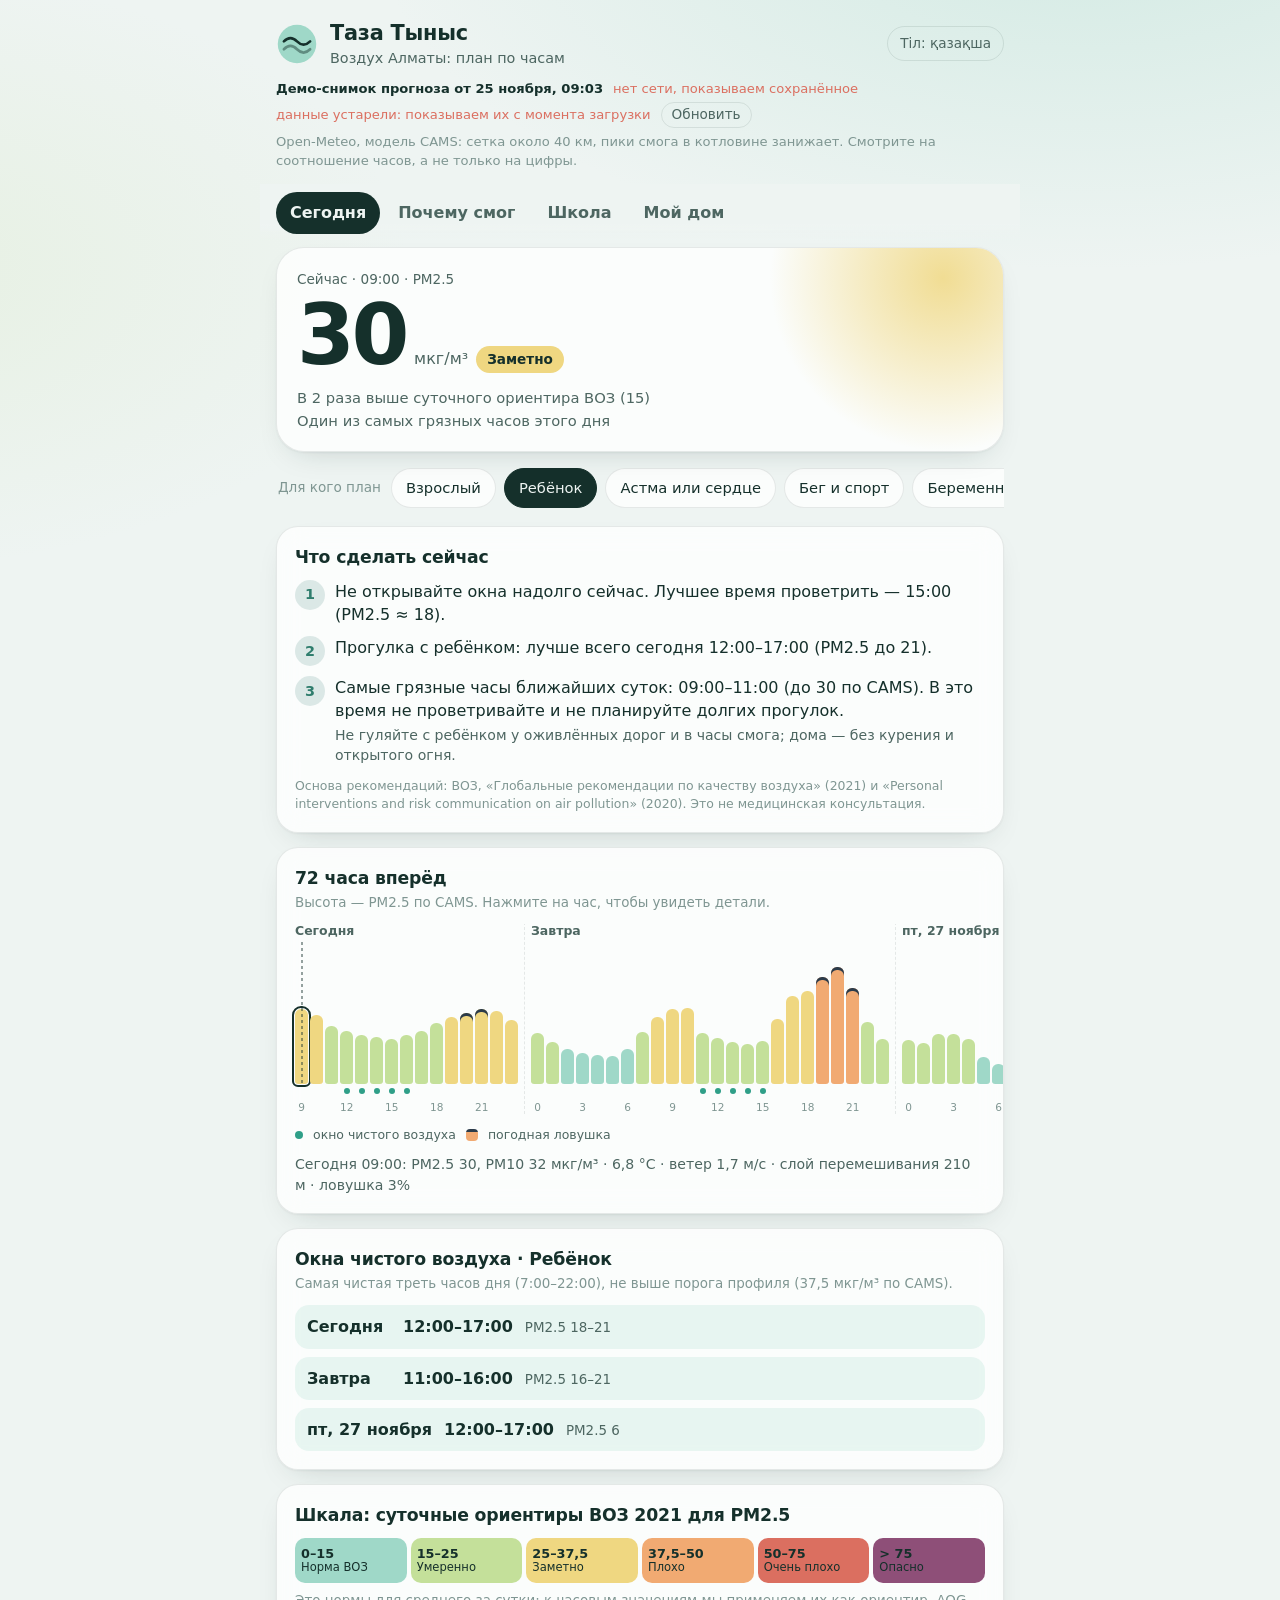
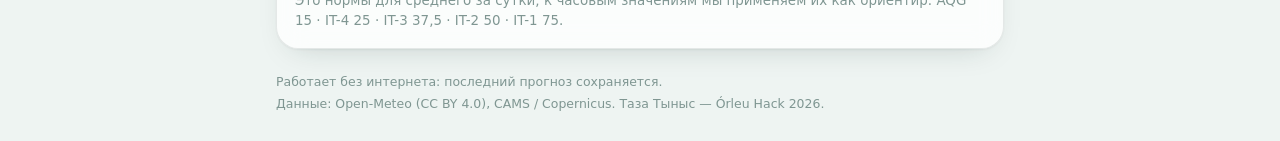
==== index.html @ 714fc1d3 "feat(app): PWA with hourly scale, profiles, why-smog, school mode and house calculator" ====
<!doctype html>
<html lang="ru">
<head>
  <meta charset="utf-8">
  <meta name="viewport" content="width=device-width, initial-scale=1, viewport-fit=cover">
  <title>Таза Тыныс — воздух Алматы по часам</title>
  <meta name="description" content="Прогноз смога в Алматы превращается в личный план по часам: когда проветривать, гулять с ребёнком, бегать и проводить физкультуру на улице.">
  <meta name="theme-color" content="#eef4f2" media="(prefers-color-scheme: light)">
  <meta name="theme-color" content="#0f1a18" media="(prefers-color-scheme: dark)">
  <link rel="manifest" href="manifest.webmanifest">
  <link rel="icon" href="icons/icon.svg" type="image/svg+xml">
  <link rel="apple-touch-icon" href="icons/icon-192.png">
  <link rel="stylesheet" href="styles.css">
</head>
<body>
  <header class="top">
    <div class="brand">
      <svg class="logo" viewBox="0 0 48 48" aria-hidden="true"><use href="#logo"></use></svg>
      <div>
        <h1>Таза Тыныс</h1>
        <p class="sub" data-i18n="app_sub"></p>
      </div>
    </div>
    <button id="lang" class="ghost" type="button"></button>
  </header>

  <div id="status" class="status" role="status" aria-live="polite"></div>

  <nav class="tabs" role="tablist">
    <button role="tab" data-tab="today" data-i18n="tab_today" aria-selected="true"></button>
    <button role="tab" data-tab="why" data-i18n="tab_why"></button>
    <button role="tab" data-tab="school" data-i18n="tab_school"></button>
    <button role="tab" data-tab="home" data-i18n="tab_home"></button>
  </nav>

  <main>
    <section id="view-today" class="view" data-view="today">
      <div class="hero" id="hero"><p class="loading" data-i18n="loading"></p></div>
      <div class="profiles" id="profiles" role="radiogroup"></div>
      <article class="card" id="actions"></article>
      <article class="card scale-card">
        <div class="card-head"><h2 data-i18n="scale_title"></h2><p class="hint" data-i18n="scale_hint"></p></div>
        <div class="strip-wrap" id="strip-wrap"><div class="strip" id="strip"></div></div>
        <div class="marks"><span class="mk mk-win"></span><span data-i18n="mark_window"></span><span class="mk mk-trap"></span><span data-i18n="mark_trap"></span></div>
        <p class="hour-detail" id="hour-detail"></p>
      </article>
      <article class="card" id="windows"></article>
      <article class="card legend" id="legend"></article>
    </section>

    <section id="view-why" class="view" data-view="why" hidden></section>
    <section id="view-school" class="view" data-view="school" hidden></section>
    <section id="view-home" class="view" data-view="home" hidden></section>
  </main>

  <footer class="foot">
    <p data-i18n="install_offline"></p>
    <p>Данные: Open-Meteo (CC BY 4.0), CAMS / Copernicus. Таза Тыныс — Órleu Hack 2026.</p>
  </footer>

  <svg width="0" height="0" style="position:absolute" aria-hidden="true">
    <symbol id="logo" viewBox="0 0 48 48">
      <circle cx="24" cy="24" r="22" fill="var(--lvl0)"/>
      <path d="M9 21c5-5 10-5 15 0s10 5 15 0" fill="none" stroke="var(--ink)" stroke-width="3" stroke-linecap="round"/>
      <path d="M9 30c5-5 10-5 15 0s10 5 15 0" fill="none" stroke="var(--ink)" stroke-width="3" stroke-linecap="round" opacity=".45"/>
    </symbol>
  </svg>

  <script type="module" src="js/app.js"></script>
</body>
</html>
---- styles.css ----
:root {
  --bg: #eef4f2;
  --bg2: #f7faf9;
  --card: rgba(255, 255, 255, 0.78);
  --ink: #15302b;
  --ink2: #4d6661;
  --ink3: #7f9692;
  --line: rgba(21, 48, 43, 0.1);
  --accent: #2f7d6d;
  --lvl0: #9fd8c8;
  --lvl1: #c4e09a;
  --lvl2: #efd781;
  --lvl3: #f1aa72;
  --lvl4: #db6f60;
  --lvl5: #8e4f78;
  --trap: #2b3b4a;
  --win: #2f9f88;
  --radius: 22px;
  --shadow: 0 1px 2px rgba(21, 48, 43, 0.05), 0 12px 32px -18px rgba(21, 48, 43, 0.25);
  --font: ui-rounded, "SF Pro Rounded", "Segoe UI Variable Display", "Segoe UI", system-ui, -apple-system, Roboto, "Helvetica Neue", Arial, sans-serif;
  color-scheme: light dark;
}

@media (prefers-color-scheme: dark) {
  :root {
    --bg: #0f1a18;
    --bg2: #13211e;
    --card: rgba(26, 42, 38, 0.82);
    --ink: #e3efec;
    --ink2: #a9bfba;
    --ink3: #7c938e;
    --line: rgba(227, 239, 236, 0.1);
    --accent: #7cc9b6;
    --lvl0: #5fae99;
    --lvl1: #93b765;
    --lvl2: #c9ae55;
    --lvl3: #d08550;
    --lvl4: #c05a4c;
    --lvl5: #a2648e;
    --trap: #d9e4ec;
    --win: #6fd3bb;
    --shadow: 0 12px 32px -18px rgba(0, 0, 0, 0.6);
  }
}

* { box-sizing: border-box; }
html { -webkit-text-size-adjust: 100%; }
body {
  margin: 0;
  font-family: var(--font);
  color: var(--ink);
  background:
    radial-gradient(1200px 600px at 85% -10%, color-mix(in srgb, var(--lvl0) 35%, transparent), transparent 60%),
    radial-gradient(900px 500px at -10% 30%, color-mix(in srgb, var(--lvl1) 18%, transparent), transparent 60%),
    var(--bg);
  background-attachment: fixed;
  line-height: 1.45;
  font-size: 16px;
  padding: env(safe-area-inset-top) 0 env(safe-area-inset-bottom);
}

h1, h2, h3 { margin: 0; font-weight: 650; letter-spacing: -0.01em; }
h2 { font-size: 1.08rem; }
p { margin: 0; }
button, input, select { font: inherit; color: inherit; }

.top, .status, .tabs, main, .foot { max-width: 760px; margin: 0 auto; padding-left: 16px; padding-right: 16px; }

.top { display: flex; align-items: center; justify-content: space-between; gap: 12px; padding-top: 18px; }
.brand { display: flex; gap: 12px; align-items: center; }
.logo { width: 42px; height: 42px; flex: none; }
.brand h1 { font-size: 1.3rem; }
.sub { color: var(--ink2); font-size: 0.9rem; }

.ghost {
  background: transparent; border: 1px solid var(--line); border-radius: 999px;
  padding: 7px 12px; cursor: pointer; color: var(--ink2); font-size: 0.85rem; white-space: nowrap;
}
.ghost:hover { border-color: var(--accent); color: var(--ink); }

.status { margin-top: 10px; font-size: 0.82rem; color: var(--ink2); display: flex; flex-wrap: wrap; gap: 4px 10px; align-items: baseline; }
.status b { color: var(--ink); font-weight: 600; }
.status .warn { color: var(--lvl4); }
.status .note { flex-basis: 100%; color: var(--ink3); }
.status button { padding: 2px 10px; }

.tabs {
  position: sticky; top: 0; z-index: 5; display: flex; gap: 4px; margin-top: 14px; padding-top: 8px; padding-bottom: 8px;
  background: linear-gradient(var(--bg) 70%, transparent); overflow-x: auto; scrollbar-width: none;
}
.tabs::-webkit-scrollbar { display: none; }
.tabs button {
  border: 0; background: transparent; padding: 9px 14px; border-radius: 999px; cursor: pointer;
  color: var(--ink2); font-weight: 550; white-space: nowrap;
}
.tabs button[aria-selected="true"] { background: var(--ink); color: var(--bg); }

main { padding-bottom: 24px; }
.view { display: grid; grid-template-columns: minmax(0, 1fr); gap: 14px; margin-top: 6px; }
.view > * { min-width: 0; }
.view[hidden] { display: none; }

.card {
  background: var(--card); backdrop-filter: blur(14px); -webkit-backdrop-filter: blur(14px);
  border: 1px solid var(--line); border-radius: var(--radius); padding: 18px; box-shadow: var(--shadow);
}
.card-head { display: grid; gap: 2px; margin-bottom: 12px; }
.hint { color: var(--ink3); font-size: 0.84rem; }

/* Hero */
.hero {
  position: relative; overflow: hidden; border-radius: 28px; padding: 22px 20px 20px; min-height: 180px;
  background: var(--card); border: 1px solid var(--line); box-shadow: var(--shadow);
  display: grid; gap: 6px; align-content: start;
}
.hero::before {
  content: ""; position: absolute; width: 360px; height: 360px; right: -120px; top: -150px; border-radius: 50%;
  background: radial-gradient(circle, var(--hero, var(--lvl0)) 0%, transparent 68%); opacity: 0.85;
  animation: breathe 7s ease-in-out infinite;
}
.hero > * { position: relative; }
@keyframes breathe { 0%, 100% { transform: scale(0.92); } 50% { transform: scale(1.06); } }
@media (prefers-reduced-motion: reduce) { .hero::before { animation: none; } }
.hero .kicker { font-size: 0.85rem; color: var(--ink2); }
.hero .big { display: flex; align-items: baseline; gap: 8px; flex-wrap: wrap; }
.hero .value { font-size: clamp(3.6rem, 16vw, 5.2rem); font-weight: 700; line-height: 0.95; letter-spacing: -0.04em; font-variant-numeric: tabular-nums; }
.hero .unit { color: var(--ink2); }
.pill { display: inline-flex; align-items: center; gap: 6px; padding: 4px 11px; border-radius: 999px; font-size: 0.85rem; font-weight: 600; background: var(--hero); color: #15302b; }
.hero .facts { display: grid; gap: 2px; color: var(--ink2); font-size: 0.92rem; margin-top: 6px; }
.loading { color: var(--ink3); }

/* Profiles */
.profiles { display: flex; gap: 8px; overflow-x: auto; padding: 2px 2px 4px; scrollbar-width: none; }
.profiles::-webkit-scrollbar { display: none; }
.profiles .lbl { align-self: center; color: var(--ink3); font-size: 0.85rem; white-space: nowrap; margin-right: 2px; }
.chip {
  border: 1px solid var(--line); background: var(--card); padding: 8px 14px; border-radius: 999px; cursor: pointer;
  white-space: nowrap; font-size: 0.92rem;
}
.chip[aria-checked="true"] { border-color: var(--ink); background: var(--ink); color: var(--bg); }

/* Actions */
.acts { list-style: none; margin: 10px 0 0; padding: 0; display: grid; gap: 10px; counter-reset: a; }
.acts li { display: grid; grid-template-columns: 30px 1fr; gap: 10px; align-items: start; }
.acts li::before {
  counter-increment: a; content: counter(a); width: 30px; height: 30px; border-radius: 50%;
  display: grid; place-items: center; font-weight: 700; font-size: 0.9rem; background: color-mix(in srgb, var(--accent) 16%, transparent); color: var(--accent);
}
.acts .sub2 { display: block; color: var(--ink2); font-size: 0.88rem; margin-top: 2px; }
.ref { margin-top: 12px; font-size: 0.78rem; color: var(--ink3); }

/* Hour strip */
.strip-wrap { overflow-x: auto; margin: 0 -18px; padding: 0 18px 4px; scrollbar-width: thin; }
.strip { display: flex; align-items: flex-end; gap: 2px; min-width: max-content; height: 190px; position: relative; }
.day { display: flex; flex-direction: column; gap: 6px; }
.day + .day { border-left: 1px dashed var(--line); padding-left: 6px; margin-left: 4px; }
.day-label { font-size: 0.78rem; color: var(--ink2); font-weight: 600; white-space: nowrap; height: 16px; }
.bars { display: flex; align-items: flex-end; gap: 2px; height: 150px; }
.h {
  width: 13px; height: 100%; display: flex; flex-direction: column; justify-content: flex-end; align-items: center;
  border: 0; padding: 0; background: transparent; cursor: pointer; position: relative;
}
.h .bar { width: 100%; border-radius: 6px 6px 3px 3px; background: var(--c); min-height: 4px; transition: transform 0.15s; transform-origin: bottom; }
.h:hover .bar, .h:focus-visible .bar { transform: scaleX(1.25); }
.h.sel .bar { outline: 2px solid var(--ink); outline-offset: 1px; }
.h.trap .bar { box-shadow: inset 0 3px 0 var(--trap); }
.h .win { width: 6px; height: 6px; border-radius: 50%; margin-top: 4px; background: transparent; }
.h.window .win { background: var(--win); }
.h.now::after {
  content: ""; position: absolute; top: -2px; left: 50%; width: 2px; height: calc(100% - 8px); transform: translateX(-50%);
  background: repeating-linear-gradient(var(--ink) 0 3px, transparent 3px 6px); opacity: 0.45; pointer-events: none;
}
.ticks { display: flex; gap: 2px; font-size: 0.66rem; color: var(--ink3); height: 14px; }
.ticks span { width: 13px; text-align: center; overflow: visible; white-space: nowrap; }
.marks { display: flex; flex-wrap: wrap; gap: 6px 10px; align-items: center; font-size: 0.78rem; color: var(--ink2); margin-top: 8px; }
.mk { display: inline-block; width: 12px; height: 12px; border-radius: 4px; }
.mk-win { background: var(--win); border-radius: 50%; width: 8px; height: 8px; }
.mk-trap { background: linear-gradient(var(--trap) 0 3px, var(--lvl3) 3px); }
.hour-detail { margin-top: 10px; font-size: 0.88rem; color: var(--ink2); min-height: 1.4em; }

/* Windows */
.wins { list-style: none; padding: 0; margin: 10px 0 0; display: grid; gap: 8px; }
.wins li { display: flex; flex-wrap: wrap; gap: 4px 12px; align-items: baseline; padding: 10px 12px; border-radius: 14px; background: color-mix(in srgb, var(--lvl0) 22%, transparent); }
.wins li.bad { background: color-mix(in srgb, var(--lvl4) 12%, transparent); }
.wins .d { font-weight: 650; min-width: 84px; }
.wins .tm { font-variant-numeric: tabular-nums; font-weight: 650; white-space: nowrap; }
.wins .small { white-space: nowrap; }
.wins li.bad .small { white-space: normal; }

/* Legend */
.lg { display: grid; grid-template-columns: repeat(6, 1fr); gap: 4px; margin-top: 10px; }
.lg div { border-radius: 10px; padding: 8px 6px; font-size: 0.72rem; line-height: 1.2; color: #15302b; }
.lg b { display: block; font-size: 0.8rem; }

/* Why */
.gauge { display: grid; gap: 10px; }
.gauge .pct { font-size: 3rem; font-weight: 700; letter-spacing: -0.03em; line-height: 1; }
.track { position: relative; height: 12px; border-radius: 999px; background: linear-gradient(90deg, var(--lvl0), var(--lvl2), var(--lvl4)); }
.track .dot { position: absolute; top: 50%; width: 22px; height: 22px; border-radius: 50%; background: var(--card); border: 3px solid var(--ink); transform: translate(-50%, -50%); }
.track .thr { position: absolute; top: -6px; bottom: -6px; width: 2px; background: var(--ink); opacity: 0.4; }
.story { font-size: 1.02rem; }
.factors { display: grid; gap: 14px; margin-top: 4px; }
.factor { display: grid; gap: 4px; }
.factor .top2 { display: flex; justify-content: space-between; gap: 10px; font-size: 0.92rem; }
.factor .val { color: var(--ink2); font-size: 0.86rem; }
.fbar { position: relative; height: 10px; border-radius: 999px; background: var(--line); }
.fbar .mid { position: absolute; left: 50%; top: -3px; bottom: -3px; width: 2px; background: var(--ink3); }
.fbar .fill { position: absolute; top: 0; bottom: 0; border-radius: 999px; }
.fbar .fill.up { left: 50%; background: var(--lvl4); }
.fbar .fill.down { right: 50%; background: var(--win); }
.eff { font-size: 0.78rem; color: var(--ink3); }
.wx { display: grid; grid-template-columns: repeat(3, 1fr); gap: 8px; }
.wx div { background: color-mix(in srgb, var(--ink) 5%, transparent); border-radius: 14px; padding: 10px; }
.wx b { display: block; font-size: 1.3rem; font-variant-numeric: tabular-nums; }
.wx span { font-size: 0.76rem; color: var(--ink2); }
.small { font-size: 0.84rem; color: var(--ink2); }
a { color: var(--accent); }

/* School */
.days { display: flex; gap: 8px; flex-wrap: wrap; margin: 10px 0 4px; }
.lessons { list-style: none; padding: 0; margin: 10px 0 0; display: grid; gap: 6px; }
.lessons li { display: grid; grid-template-columns: 62px 96px 1fr auto; gap: 8px; align-items: center; padding: 10px 12px; border-radius: 14px; font-size: 0.92rem; }
.lessons .tm { color: var(--ink2); font-variant-numeric: tabular-nums; font-size: 0.85rem; }
.lessons .v { font-weight: 650; }
.lessons .pm { color: var(--ink2); font-size: 0.82rem; font-variant-numeric: tabular-nums; }
.v-yes { background: color-mix(in srgb, var(--lvl0) 30%, transparent); }
.v-light { background: color-mix(in srgb, var(--lvl2) 32%, transparent); }
.v-no { background: color-mix(in srgb, var(--lvl4) 18%, transparent); }
.ann { white-space: pre-wrap; background: color-mix(in srgb, var(--ink) 5%, transparent); border-radius: 14px; padding: 12px; font-size: 0.92rem; margin-top: 12px; }
.btn {
  border: 0; border-radius: 999px; padding: 12px 18px; background: var(--ink); color: var(--bg); font-weight: 600; cursor: pointer; margin-top: 12px;
}
.btn:active { transform: translateY(1px); }

/* Home */
.form { display: grid; gap: 14px; }
.field { display: grid; gap: 6px; }
.field > span { font-size: 0.86rem; color: var(--ink2); }
.heaters { display: flex; flex-wrap: wrap; gap: 8px; }
.inrow { display: flex; gap: 8px; align-items: center; }
input[type="number"] {
  width: 140px; padding: 10px 12px; border-radius: 12px; border: 1px solid var(--line); background: var(--bg2);
}
.check { display: flex; gap: 10px; align-items: center; cursor: pointer; }
.check input { width: 20px; height: 20px; accent-color: var(--accent); }
details summary { cursor: pointer; color: var(--ink2); font-size: 0.9rem; }
.prices { display: grid; grid-template-columns: repeat(2, minmax(0, 1fr)); gap: 10px; margin-top: 10px; }
.prices input { width: 100%; }
.bigres { font-size: 2.6rem; font-weight: 700; letter-spacing: -0.03em; line-height: 1.05; }
.opts { display: grid; gap: 8px; margin-top: 10px; }
.opt { display: grid; gap: 4px; padding: 12px; border-radius: 16px; background: color-mix(in srgb, var(--ink) 4%, transparent); }
.opt.cur { outline: 2px solid var(--ink); outline-offset: -2px; }
.opt .row { display: flex; justify-content: space-between; gap: 10px; flex-wrap: wrap; }
.opt .name { font-weight: 650; }
.opt .delta { font-weight: 650; font-variant-numeric: tabular-nums; }
.opt .delta.good { color: var(--accent); }
.opt .delta.bad { color: var(--lvl4); }
.opt .meta { font-size: 0.84rem; color: var(--ink2); font-variant-numeric: tabular-nums; }
.pmbar { height: 8px; border-radius: 999px; background: var(--line); overflow: hidden; }
.pmbar i { display: block; height: 100%; border-radius: 999px; background: var(--lvl4); }
.srcs { margin: 8px 0 0; padding-left: 18px; font-size: 0.8rem; color: var(--ink2); display: grid; gap: 4px; }
.est { font-size: 0.72rem; padding: 1px 7px; border-radius: 999px; background: color-mix(in srgb, var(--lvl2) 40%, transparent); color: var(--ink); margin-left: 4px; white-space: nowrap; }

.foot { color: var(--ink3); font-size: 0.78rem; padding-bottom: 28px; display: grid; gap: 4px; }

@media (max-width: 420px) {
  .card { padding: 16px; }
  .strip-wrap { margin: 0 -16px; padding: 0 16px 4px; }
  .lessons li { grid-template-columns: 54px 1fr auto; }
  .lessons .tm { display: none; }
  .lg { grid-template-columns: repeat(3, 1fr); }
  .wx b { font-size: 1.1rem; }
}
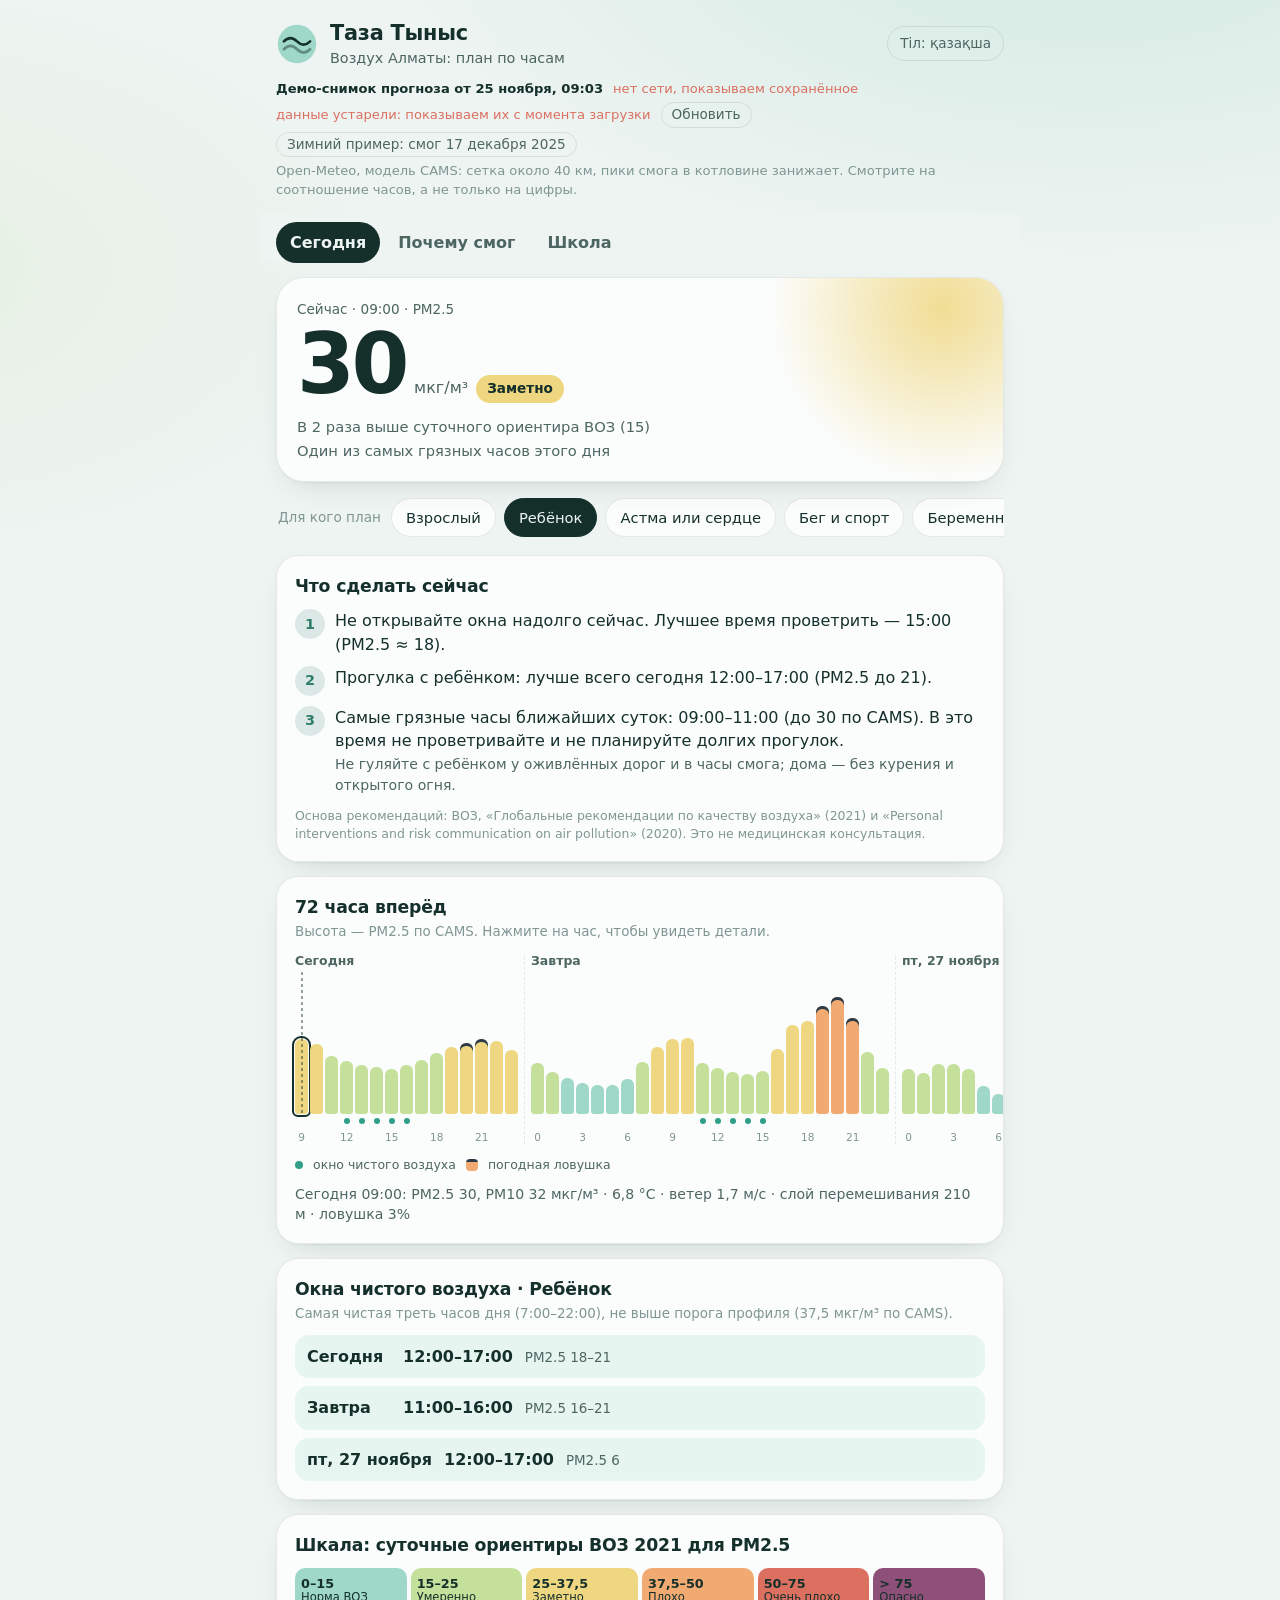
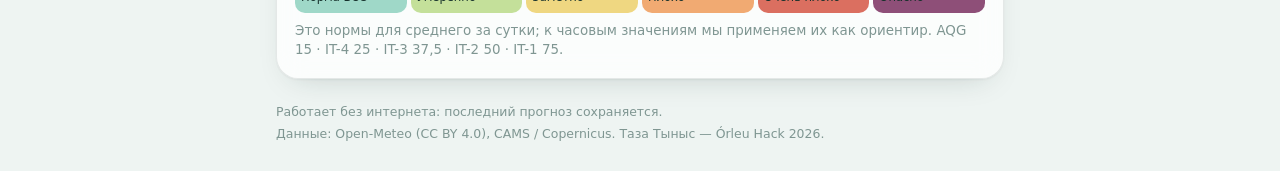
==== commit e0260e45: "feat(school)!: replace house calculator with school tool and top-down ignition card" ====
--- a/index.html
+++ b/index.html
@@ -30,7 +30,6 @@
     <button role="tab" data-tab="today" data-i18n="tab_today" aria-selected="true"></button>
     <button role="tab" data-tab="why" data-i18n="tab_why"></button>
     <button role="tab" data-tab="school" data-i18n="tab_school"></button>
-    <button role="tab" data-tab="home" data-i18n="tab_home"></button>
   </nav>
 
   <main>
@@ -50,7 +49,6 @@
 
     <section id="view-why" class="view" data-view="why" hidden></section>
     <section id="view-school" class="view" data-view="school" hidden></section>
-    <section id="view-home" class="view" data-view="home" hidden></section>
   </main>
 
   <footer class="foot">
--- a/styles.css
+++ b/styles.css
@@ -219,6 +219,190 @@
 /* School */
 .days { display: flex; gap: 8px; flex-wrap: wrap; margin: 10px 0 4px; }
 .lessons { list-style: none; padding: 0; margin: 10px 0 0; display: grid; gap: 6px; }
+.lessons li { display: grid; grid-template-columns: minmax(0, 1fr) auto; gap: 4px 10px; align-items: center; padding: 10px 12px; border-radius: 14px; font-size: 0.92rem; }
+.lessons li.plain { background: color-mix(in srgb, var(--ink) 3%, transparent); }
+.lessons .ln { font-weight: 600; display: flex; gap: 10px; align-items: baseline; flex-wrap: wrap; }
+.lessons .tm { color: var(--ink2); font-variant-numeric: tabular-nums; font-size: 0.85rem; font-weight: 400; white-space: nowrap; }
+.lessons .pe { display: flex; gap: 6px; align-items: center; font-size: 0.82rem; color: var(--ink2); cursor: pointer; white-space: nowrap; }
+.lessons .pe input { width: 18px; height: 18px; accent-color: var(--accent); }
+.lessons .res { grid-column: 1 / -1; display: grid; gap: 2px; }
+.lessons .v { font-weight: 650; }
+.lessons .why2 { font-size: 0.84rem; color: var(--ink2); }
+.lessons .pm { color: var(--ink3); font-size: 0.82rem; font-variant-numeric: tabular-nums; }
+.sep { width: 1px; background: var(--line); margin: 0 4px; }
+.bells { margin-top: 14px; }
+.bells summary { cursor: pointer; color: var(--ink2); font-size: 0.9rem; }
+.bell-list { display: grid; gap: 6px; margin-top: 10px; }
+.bell { display: flex; gap: 8px; align-items: center; font-size: 0.9rem; }
+.bell span { min-width: 70px; color: var(--ink2); }
+.bell input { padding: 6px 8px; border-radius: 10px; border: 1px solid var(--line); background: var(--bg2); }
+.ann + .btn { margin-bottom: 4px; }
+.tdnum { margin-top: 10px; font-weight: 600; font-size: 1.02rem; }
+.td { border-left: 4px solid var(--win); }
+.v-yes { background: color-mix(in srgb, var(--lvl0) 30%, transparent); }
+.v-light { background: color-mix(in srgb, var(--lvl2) 32%, transparent); }
+.v-no { background: color-mix(in srgb, var(--lvl4) 18%, transparent); }
+.ann { white-space: pre-wrap; background: color-mix(in srgb, var(--ink) 5%, transparent); border-radius: 14px; padding: 12px; font-size: 0.92rem; margin-top: 12px; }
+.btn {
+  border: 0; border-radius: 999px; padding: 12px 18px; background: var(--ink); color: var(--bg); font-weight: 600; cursor: pointer; margin-top: 12px;
+}
+.btn:active { transform: translateY(1px); }
+
+.foot { max-width: 760px; margin: 0 auto; padding-left: 16px; padding-right: 16px; }
+
+.top { display: flex; align-items: center; justify-content: space-between; gap: 12px; padding-top: 18px; }
+.brand { display: flex; gap: 12px; align-items: center; }
+.logo { width: 42px; height: 42px; flex: none; }
+.brand h1 { font-size: 1.3rem; }
+.sub { color: var(--ink2); font-size: 0.9rem; }
+
+.ghost {
+  background: transparent; border: 1px solid var(--line); border-radius: 999px;
+  padding: 7px 12px; cursor: pointer; color: var(--ink2); font-size: 0.85rem; white-space: nowrap;
+}
+.ghost:hover { border-color: var(--accent); color: var(--ink); }
+
+.status { margin-top: 10px; font-size: 0.82rem; color: var(--ink2); display: flex; flex-wrap: wrap; gap: 4px 10px; align-items: baseline; }
+.status b { color: var(--ink); font-weight: 600; }
+.status .warn { color: var(--lvl4); }
+.status .note { flex-basis: 100%; color: var(--ink3); }
+.status button { padding: 2px 10px; }
+
+.tabs {
+  position: sticky; top: 0; z-index: 5; display: flex; gap: 4px; margin-top: 14px; padding-top: 8px; padding-bottom: 8px;
+  background: linear-gradient(var(--bg) 70%, transparent); overflow-x: auto; scrollbar-width: none;
+}
+.tabs::-webkit-scrollbar { display: none; }
+.tabs button {
+  border: 0; background: transparent; padding: 9px 14px; border-radius: 999px; cursor: pointer;
+  color: var(--ink2); font-weight: 550; white-space: nowrap;
+}
+.tabs button[aria-selected="true"] { background: var(--ink); color: var(--bg); }
+
+main { padding-bottom: 24px; }
+.view { display: grid; grid-template-columns: minmax(0, 1fr); gap: 14px; margin-top: 6px; }
+.view > * { min-width: 0; }
+.view[hidden] { display: none; }
+
+.card {
+  background: var(--card); backdrop-filter: blur(14px); -webkit-backdrop-filter: blur(14px);
+  border: 1px solid var(--line); border-radius: var(--radius); padding: 18px; box-shadow: var(--shadow);
+}
+.card-head { display: grid; gap: 2px; margin-bottom: 12px; }
+.hint { color: var(--ink3); font-size: 0.84rem; }
+
+/* Hero */
+.hero {
+  position: relative; overflow: hidden; border-radius: 28px; padding: 22px 20px 20px; min-height: 180px;
+  background: var(--card); border: 1px solid var(--line); box-shadow: var(--shadow);
+  display: grid; gap: 6px; align-content: start;
+}
+.hero::before {
+  content: ""; position: absolute; width: 360px; height: 360px; right: -120px; top: -150px; border-radius: 50%;
+  background: radial-gradient(circle, var(--hero, var(--lvl0)) 0%, transparent 68%); opacity: 0.85;
+  animation: breathe 7s ease-in-out infinite;
+}
+.hero > * { position: relative; }
+@keyframes breathe { 0%, 100% { transform: scale(0.92); } 50% { transform: scale(1.06); } }
+@media (prefers-reduced-motion: reduce) { .hero::before { animation: none; } }
+.hero .kicker { font-size: 0.85rem; color: var(--ink2); }
+.hero .big { display: flex; align-items: baseline; gap: 8px; flex-wrap: wrap; }
+.hero .value { font-size: clamp(3.6rem, 16vw, 5.2rem); font-weight: 700; line-height: 0.95; letter-spacing: -0.04em; font-variant-numeric: tabular-nums; }
+.hero .unit { color: var(--ink2); }
+.pill { display: inline-flex; align-items: center; gap: 6px; padding: 4px 11px; border-radius: 999px; font-size: 0.85rem; font-weight: 600; background: var(--hero); color: #15302b; }
+.hero .facts { display: grid; gap: 2px; color: var(--ink2); font-size: 0.92rem; margin-top: 6px; }
+.loading { color: var(--ink3); }
+
+/* Profiles */
+.profiles { display: flex; gap: 8px; overflow-x: auto; padding: 2px 2px 4px; scrollbar-width: none; }
+.profiles::-webkit-scrollbar { display: none; }
+.profiles .lbl { align-self: center; color: var(--ink3); font-size: 0.85rem; white-space: nowrap; margin-right: 2px; }
+.chip {
+  border: 1px solid var(--line); background: var(--card); padding: 8px 14px; border-radius: 999px; cursor: pointer;
+  white-space: nowrap; font-size: 0.92rem;
+}
+.chip[aria-checked="true"] { border-color: var(--ink); background: var(--ink); color: var(--bg); }
+
+/* Actions */
+.acts { list-style: none; margin: 10px 0 0; padding: 0; display: grid; gap: 10px; counter-reset: a; }
+.acts li { display: grid; grid-template-columns: 30px 1fr; gap: 10px; align-items: start; }
+.acts li::before {
+  counter-increment: a; content: counter(a); width: 30px; height: 30px; border-radius: 50%;
+  display: grid; place-items: center; font-weight: 700; font-size: 0.9rem; background: color-mix(in srgb, var(--accent) 16%, transparent); color: var(--accent);
+}
+.acts .sub2 { display: block; color: var(--ink2); font-size: 0.88rem; margin-top: 2px; }
+.ref { margin-top: 12px; font-size: 0.78rem; color: var(--ink3); }
+
+/* Hour strip */
+.strip-wrap { overflow-x: auto; margin: 0 -18px; padding: 0 18px 4px; scrollbar-width: thin; }
+.strip { display: flex; align-items: flex-end; gap: 2px; min-width: max-content; height: 190px; position: relative; }
+.day { display: flex; flex-direction: column; gap: 6px; }
+.day + .day { border-left: 1px dashed var(--line); padding-left: 6px; margin-left: 4px; }
+.day-label { font-size: 0.78rem; color: var(--ink2); font-weight: 600; white-space: nowrap; height: 16px; }
+.bars { display: flex; align-items: flex-end; gap: 2px; height: 150px; }
+.h {
+  width: 13px; height: 100%; display: flex; flex-direction: column; justify-content: flex-end; align-items: center;
+  border: 0; padding: 0; background: transparent; cursor: pointer; position: relative;
+}
+.h .bar { width: 100%; border-radius: 6px 6px 3px 3px; background: var(--c); min-height: 4px; transition: transform 0.15s; transform-origin: bottom; }
+.h:hover .bar, .h:focus-visible .bar { transform: scaleX(1.25); }
+.h.sel .bar { outline: 2px solid var(--ink); outline-offset: 1px; }
+.h.trap .bar { box-shadow: inset 0 3px 0 var(--trap); }
+.h .win { width: 6px; height: 6px; border-radius: 50%; margin-top: 4px; background: transparent; }
+.h.window .win { background: var(--win); }
+.h.now::after {
+  content: ""; position: absolute; top: -2px; left: 50%; width: 2px; height: calc(100% - 8px); transform: translateX(-50%);
+  background: repeating-linear-gradient(var(--ink) 0 3px, transparent 3px 6px); opacity: 0.45; pointer-events: none;
+}
+.ticks { display: flex; gap: 2px; font-size: 0.66rem; color: var(--ink3); height: 14px; }
+.ticks span { width: 13px; text-align: center; overflow: visible; white-space: nowrap; }
+.marks { display: flex; flex-wrap: wrap; gap: 6px 10px; align-items: center; font-size: 0.78rem; color: var(--ink2); margin-top: 8px; }
+.mk { display: inline-block; width: 12px; height: 12px; border-radius: 4px; }
+.mk-win { background: var(--win); border-radius: 50%; width: 8px; height: 8px; }
+.mk-trap { background: linear-gradient(var(--trap) 0 3px, var(--lvl3) 3px); }
+.hour-detail { margin-top: 10px; font-size: 0.88rem; color: var(--ink2); min-height: 1.4em; }
+
+/* Windows */
+.wins { list-style: none; padding: 0; margin: 10px 0 0; display: grid; gap: 8px; }
+.wins li { display: flex; flex-wrap: wrap; gap: 4px 12px; align-items: baseline; padding: 10px 12px; border-radius: 14px; background: color-mix(in srgb, var(--lvl0) 22%, transparent); }
+.wins li.bad { background: color-mix(in srgb, var(--lvl4) 12%, transparent); }
+.wins .d { font-weight: 650; min-width: 84px; }
+.wins .tm { font-variant-numeric: tabular-nums; font-weight: 650; white-space: nowrap; }
+.wins .small { white-space: nowrap; }
+.wins li.bad .small { white-space: normal; }
+
+/* Legend */
+.lg { display: grid; grid-template-columns: repeat(6, 1fr); gap: 4px; margin-top: 10px; }
+.lg div { border-radius: 10px; padding: 8px 6px; font-size: 0.72rem; line-height: 1.2; color: #15302b; }
+.lg b { display: block; font-size: 0.8rem; }
+
+/* Why */
+.gauge { display: grid; gap: 10px; }
+.gauge .pct { font-size: 3rem; font-weight: 700; letter-spacing: -0.03em; line-height: 1; }
+.track { position: relative; height: 12px; border-radius: 999px; background: linear-gradient(90deg, var(--lvl0), var(--lvl2), var(--lvl4)); }
+.track .dot { position: absolute; top: 50%; width: 22px; height: 22px; border-radius: 50%; background: var(--card); border: 3px solid var(--ink); transform: translate(-50%, -50%); }
+.track .thr { position: absolute; top: -6px; bottom: -6px; width: 2px; background: var(--ink); opacity: 0.4; }
+.story { font-size: 1.02rem; }
+.factors { display: grid; gap: 14px; margin-top: 4px; }
+.factor { display: grid; gap: 4px; }
+.factor .top2 { display: flex; justify-content: space-between; gap: 10px; font-size: 0.92rem; }
+.factor .val { color: var(--ink2); font-size: 0.86rem; }
+.fbar { position: relative; height: 10px; border-radius: 999px; background: var(--line); }
+.fbar .mid { position: absolute; left: 50%; top: -3px; bottom: -3px; width: 2px; background: var(--ink3); }
+.fbar .fill { position: absolute; top: 0; bottom: 0; border-radius: 999px; }
+.fbar .fill.up { left: 50%; background: var(--lvl4); }
+.fbar .fill.down { right: 50%; background: var(--win); }
+.eff { font-size: 0.78rem; color: var(--ink3); }
+.wx { display: grid; grid-template-columns: repeat(3, 1fr); gap: 8px; }
+.wx div { background: color-mix(in srgb, var(--ink) 5%, transparent); border-radius: 14px; padding: 10px; }
+.wx b { display: block; font-size: 1.3rem; font-variant-numeric: tabular-nums; }
+.wx span { font-size: 0.76rem; color: var(--ink2); }
+.small { font-size: 0.84rem; color: var(--ink2); }
+a { color: var(--accent); }
+
+/* School */
+.days { display: flex; gap: 8px; flex-wrap: wrap; margin: 10px 0 4px; }
+.lessons { list-style: none; padding: 0; margin: 10px 0 0; display: grid; gap: 6px; }
 .lessons li { display: grid; grid-template-columns: 62px 96px 1fr auto; gap: 8px; align-items: center; padding: 10px 12px; border-radius: 14px; font-size: 0.92rem; }
 .lessons .tm { color: var(--ink2); font-variant-numeric: tabular-nums; font-size: 0.85rem; }
 .lessons .v { font-weight: 650; }
@@ -266,8 +450,6 @@
 @media (max-width: 420px) {
   .card { padding: 16px; }
   .strip-wrap { margin: 0 -16px; padding: 0 16px 4px; }
-  .lessons li { grid-template-columns: 54px 1fr auto; }
-  .lessons .tm { display: none; }
   .lg { grid-template-columns: repeat(3, 1fr); }
   .wx b { font-size: 1.1rem; }
 }
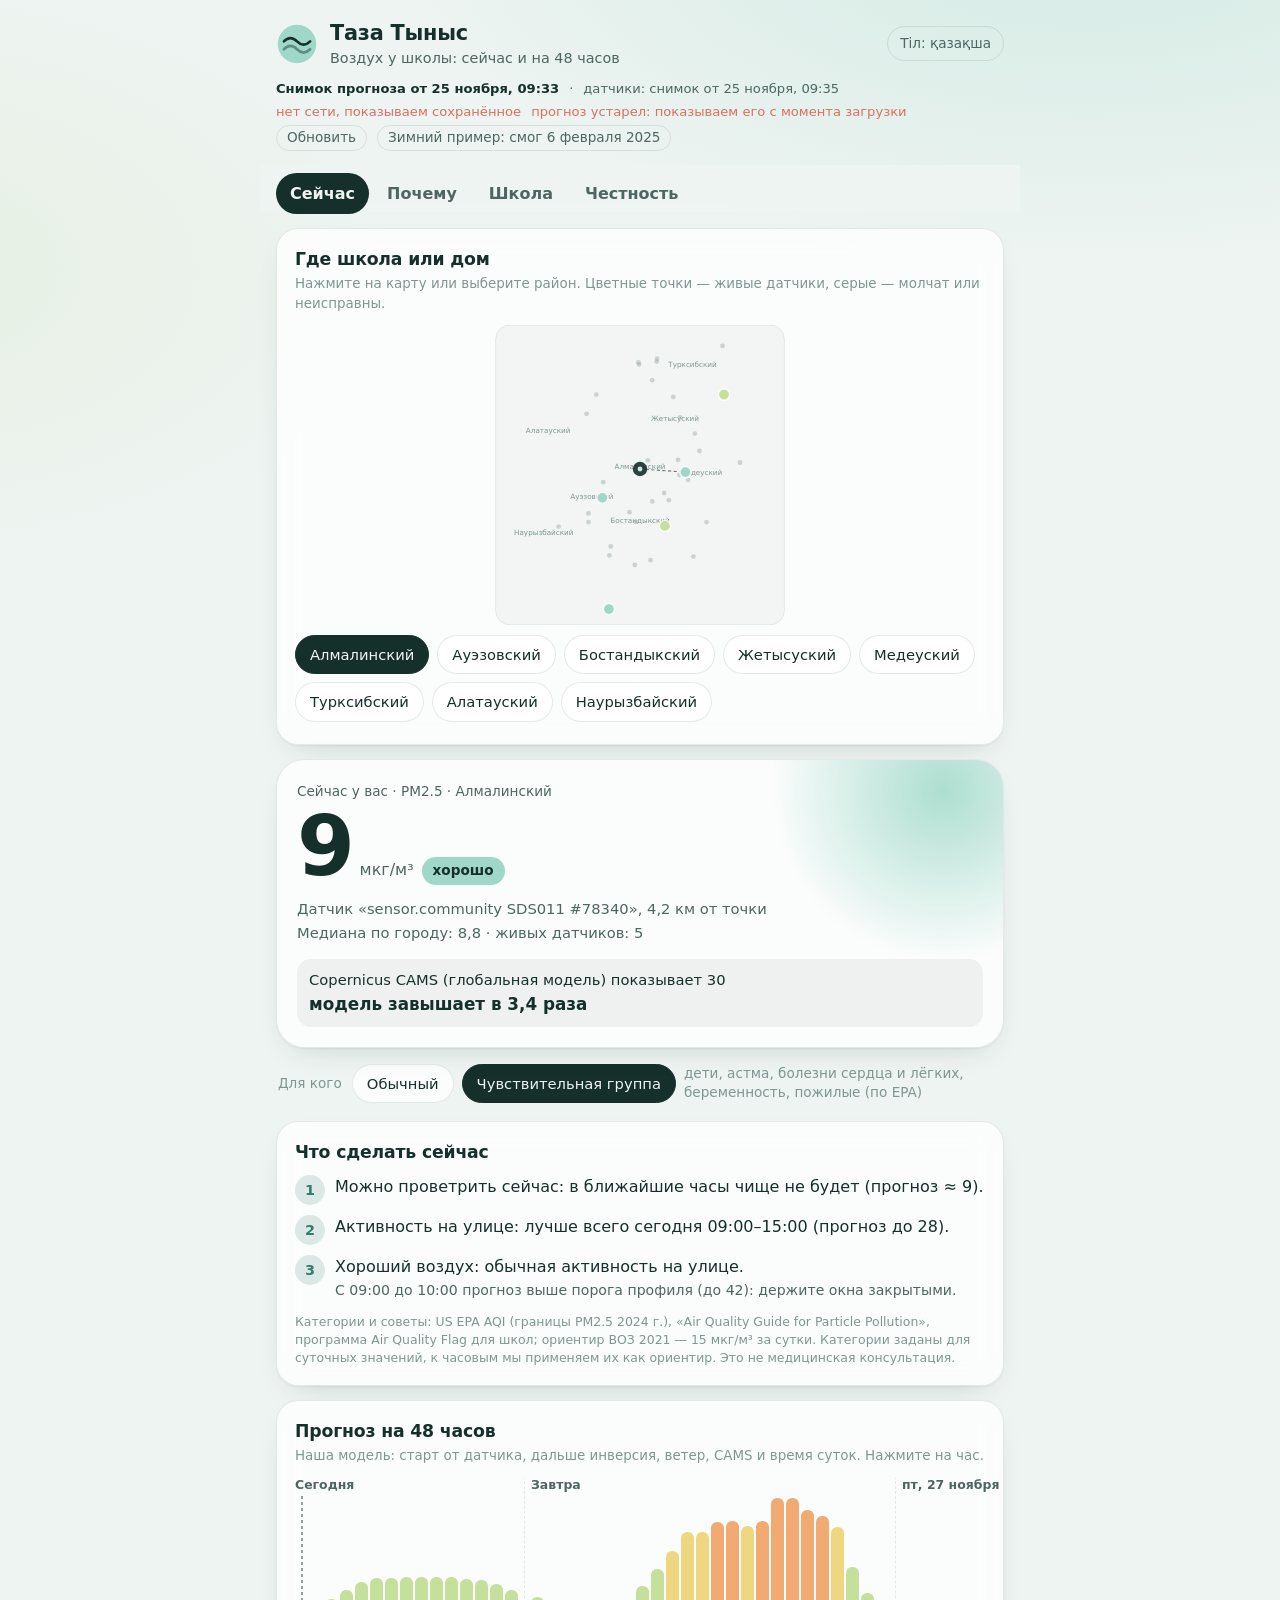
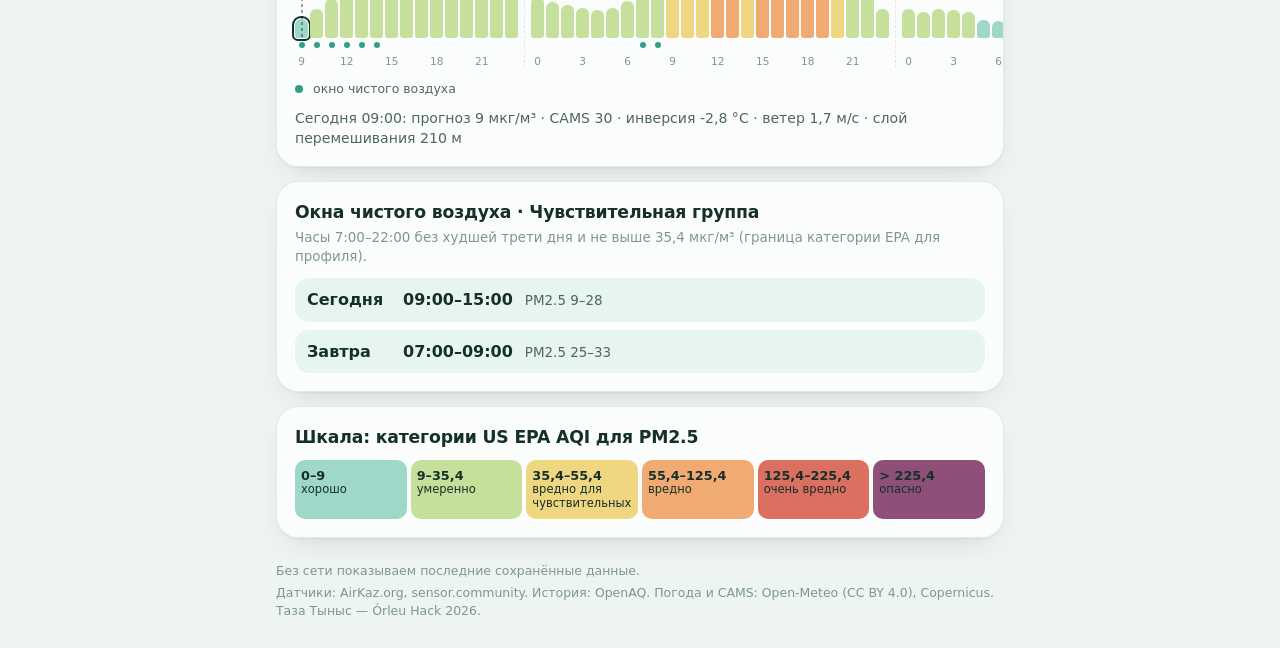
==== commit fcad4d7d: "feat!: real sensors now, 48h forecast trained on ground truth, honesty screen - api/sensors.py: AirK" ====
--- a/index.html
+++ b/index.html
@@ -3,8 +3,8 @@
 <head>
   <meta charset="utf-8">
   <meta name="viewport" content="width=device-width, initial-scale=1, viewport-fit=cover">
-  <title>Таза Тыныс — воздух Алматы по часам</title>
-  <meta name="description" content="Прогноз смога в Алматы превращается в личный план по часам: когда проветривать, гулять с ребёнком, бегать и проводить физкультуру на улице.">
+  <title>Таза Тыныс — воздух у школы</title>
+  <meta name="description" content="Реальные датчики Алматы и прогноз на 48 часов: физкультура на улице или в зале, когда проветривать и гулять.">
   <meta name="theme-color" content="#eef4f2" media="(prefers-color-scheme: light)">
   <meta name="theme-color" content="#0f1a18" media="(prefers-color-scheme: dark)">
   <link rel="manifest" href="manifest.webmanifest">
@@ -30,17 +30,19 @@
     <button role="tab" data-tab="today" data-i18n="tab_today" aria-selected="true"></button>
     <button role="tab" data-tab="why" data-i18n="tab_why"></button>
     <button role="tab" data-tab="school" data-i18n="tab_school"></button>
+    <button role="tab" data-tab="honest" data-i18n="tab_honest"></button>
   </nav>
 
   <main>
     <section id="view-today" class="view" data-view="today">
+      <article class="card" id="place"></article>
       <div class="hero" id="hero"><p class="loading" data-i18n="loading"></p></div>
       <div class="profiles" id="profiles" role="radiogroup"></div>
       <article class="card" id="actions"></article>
       <article class="card scale-card">
         <div class="card-head"><h2 data-i18n="scale_title"></h2><p class="hint" data-i18n="scale_hint"></p></div>
         <div class="strip-wrap" id="strip-wrap"><div class="strip" id="strip"></div></div>
-        <div class="marks"><span class="mk mk-win"></span><span data-i18n="mark_window"></span><span class="mk mk-trap"></span><span data-i18n="mark_trap"></span></div>
+        <div class="marks"><span class="mk mk-win"></span><span data-i18n="mark_window"></span><span id="mark-actual" hidden><span class="mk mk-act"></span> <span data-i18n="mark_actual"></span></span></div>
         <p class="hour-detail" id="hour-detail"></p>
       </article>
       <article class="card" id="windows"></article>
@@ -49,11 +51,12 @@
 
     <section id="view-why" class="view" data-view="why" hidden></section>
     <section id="view-school" class="view" data-view="school" hidden></section>
+    <section id="view-honest" class="view" data-view="honest" hidden></section>
   </main>
 
   <footer class="foot">
     <p data-i18n="install_offline"></p>
-    <p>Данные: Open-Meteo (CC BY 4.0), CAMS / Copernicus. Таза Тыныс — Órleu Hack 2026.</p>
+    <p>Датчики: AirKaz.org, sensor.community. История: OpenAQ. Погода и CAMS: Open-Meteo (CC BY 4.0), Copernicus. Таза Тыныс — Órleu Hack 2026.</p>
   </footer>
 
   <svg width="0" height="0" style="position:absolute" aria-hidden="true">
--- a/styles.css
+++ b/styles.css
@@ -175,7 +175,6 @@
 .marks { display: flex; flex-wrap: wrap; gap: 6px 10px; align-items: center; font-size: 0.78rem; color: var(--ink2); margin-top: 8px; }
 .mk { display: inline-block; width: 12px; height: 12px; border-radius: 4px; }
 .mk-win { background: var(--win); border-radius: 50%; width: 8px; height: 8px; }
-.mk-trap { background: linear-gradient(var(--trap) 0 3px, var(--lvl3) 3px); }
 .hour-detail { margin-top: 10px; font-size: 0.88rem; color: var(--ink2); min-height: 1.4em; }
 
 /* Windows */
@@ -359,7 +358,6 @@
 .marks { display: flex; flex-wrap: wrap; gap: 6px 10px; align-items: center; font-size: 0.78rem; color: var(--ink2); margin-top: 8px; }
 .mk { display: inline-block; width: 12px; height: 12px; border-radius: 4px; }
 .mk-win { background: var(--win); border-radius: 50%; width: 8px; height: 8px; }
-.mk-trap { background: linear-gradient(var(--trap) 0 3px, var(--lvl3) 3px); }
 .hour-detail { margin-top: 10px; font-size: 0.88rem; color: var(--ink2); min-height: 1.4em; }
 
 /* Windows */
@@ -453,3 +451,25 @@
   .lg { grid-template-columns: repeat(3, 1fr); }
   .wx b { font-size: 1.1rem; }
 }
+
+/* Map */
+.map { width: 100%; max-height: 300px; height: auto; display: block; margin: 4px auto 0; cursor: crosshair; touch-action: manipulation; }
+.mapbg { fill: color-mix(in srgb, var(--ink) 4%, transparent); stroke: var(--line); }
+.dlabel { font-size: 9px; fill: var(--ink3); text-anchor: middle; pointer-events: none; }
+.sdot { stroke: var(--card); stroke-width: 2; }
+.sdead { fill: var(--ink3); opacity: 0.35; }
+.nline { stroke: var(--ink); stroke-width: 1.5; stroke-dasharray: 4 3; opacity: 0.6; }
+.pin circle { fill: var(--ink); opacity: 0.9; }
+.pin .pin-c { fill: var(--bg); }
+.vs { margin-top: 10px; padding: 10px 12px; border-radius: 14px; background: color-mix(in srgb, var(--ink) 6%, transparent); display: grid; gap: 2px; font-size: 0.92rem; }
+.vs b { font-size: 1.05rem; }
+.warn { color: var(--lvl4); }
+.h .act { position: absolute; left: 50%; width: 7px; height: 7px; margin-left: -3.5px; border-radius: 50%; background: var(--ink2); border: 1px solid var(--card); z-index: 1; transform: translateY(50%); pointer-events: none; }
+.bars { position: relative; }
+.h { position: relative; }
+.mk-act { background: var(--ink2); border-radius: 50%; width: 8px; height: 8px; }
+.tbl { width: 100%; border-collapse: collapse; margin-top: 10px; font-size: 0.9rem; font-variant-numeric: tabular-nums; }
+.tbl th, .tbl td { text-align: left; padding: 7px 6px; border-bottom: 1px solid var(--line); }
+.tbl th { color: var(--ink2); font-weight: 600; font-size: 0.8rem; }
+.pct .unit { font-size: 1rem; color: var(--ink2); font-weight: 500; }
+.profiles .small { white-space: normal; min-width: 180px; }
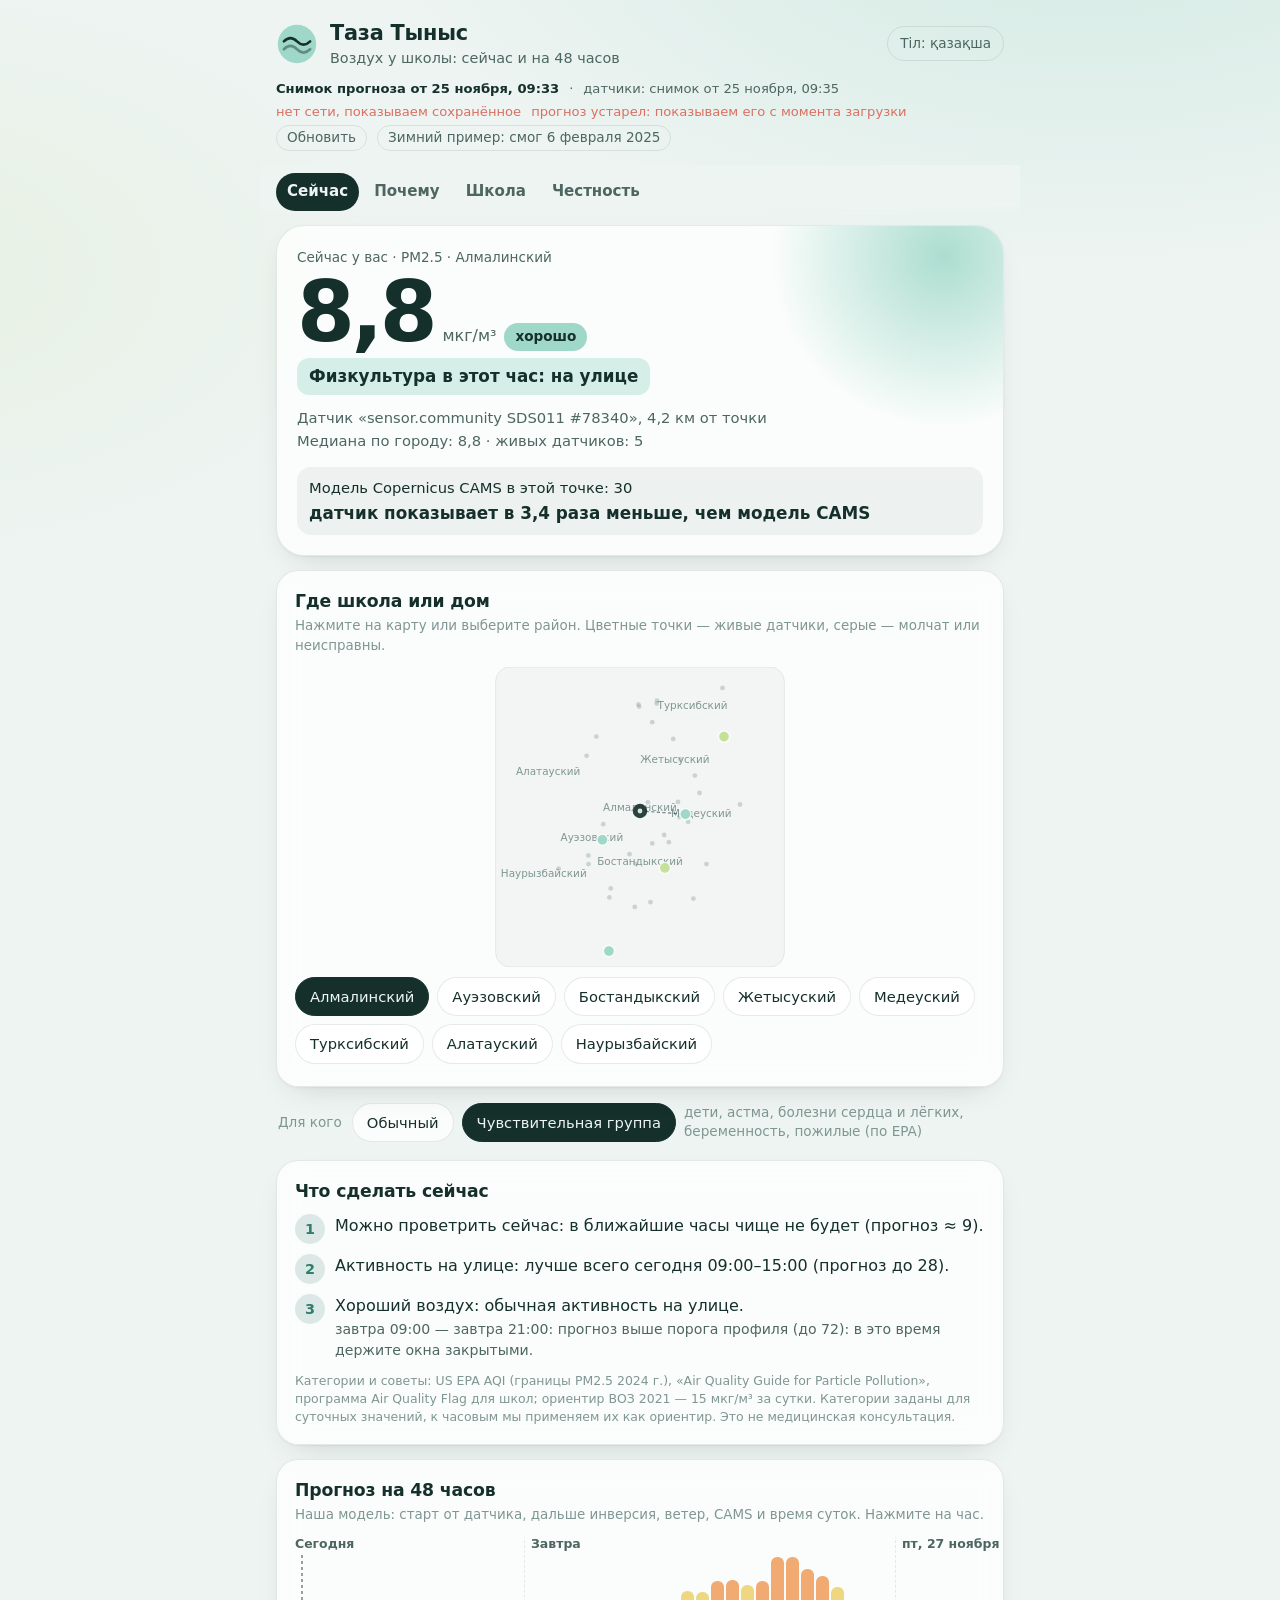
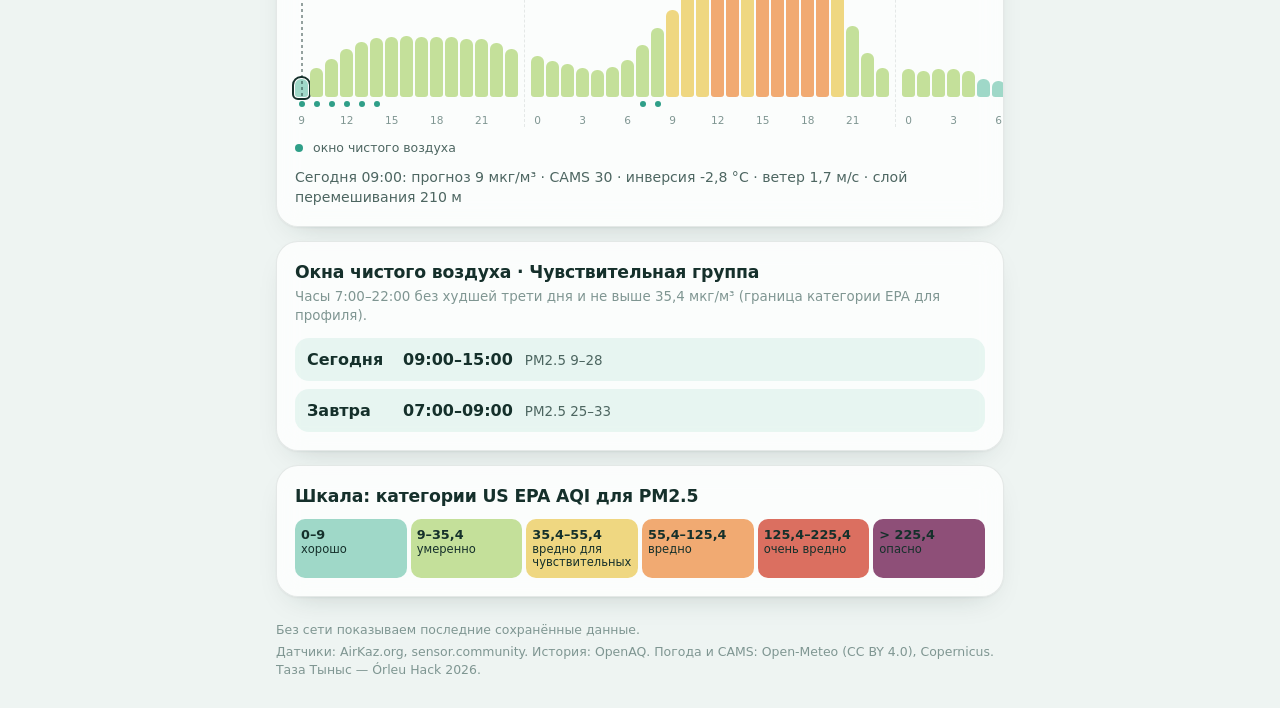
==== commit 1262f407: "fix(app): honest wording vs CAMS, 48h smog episodes with days, demo vs persistence, school past less" ====
--- a/index.html
+++ b/index.html
@@ -35,8 +35,8 @@
 
   <main>
     <section id="view-today" class="view" data-view="today">
+      <div class="hero" id="hero"><p class="loading" data-i18n="loading"></p></div>
       <article class="card" id="place"></article>
-      <div class="hero" id="hero"><p class="loading" data-i18n="loading"></p></div>
       <div class="profiles" id="profiles" role="radiogroup"></div>
       <article class="card" id="actions"></article>
       <article class="card scale-card">
--- a/styles.css
+++ b/styles.css
@@ -90,7 +90,7 @@
 }
 .tabs::-webkit-scrollbar { display: none; }
 .tabs button {
-  border: 0; background: transparent; padding: 9px 14px; border-radius: 999px; cursor: pointer;
+  border: 0; background: transparent; padding: 8px 11px; font-size: 0.94rem; border-radius: 999px; cursor: pointer;
   color: var(--ink2); font-weight: 550; white-space: nowrap;
 }
 .tabs button[aria-selected="true"] { background: var(--ink); color: var(--bg); }
@@ -273,7 +273,7 @@
 }
 .tabs::-webkit-scrollbar { display: none; }
 .tabs button {
-  border: 0; background: transparent; padding: 9px 14px; border-radius: 999px; cursor: pointer;
+  border: 0; background: transparent; padding: 8px 11px; font-size: 0.94rem; border-radius: 999px; cursor: pointer;
   color: var(--ink2); font-weight: 550; white-space: nowrap;
 }
 .tabs button[aria-selected="true"] { background: var(--ink); color: var(--bg); }
@@ -455,7 +455,7 @@
 /* Map */
 .map { width: 100%; max-height: 300px; height: auto; display: block; margin: 4px auto 0; cursor: crosshair; touch-action: manipulation; }
 .mapbg { fill: color-mix(in srgb, var(--ink) 4%, transparent); stroke: var(--line); }
-.dlabel { font-size: 9px; fill: var(--ink3); text-anchor: middle; pointer-events: none; }
+.dlabel { font-size: 13px; fill: var(--ink3); text-anchor: middle; pointer-events: none; }
 .sdot { stroke: var(--card); stroke-width: 2; }
 .sdead { fill: var(--ink3); opacity: 0.35; }
 .nline { stroke: var(--ink); stroke-width: 1.5; stroke-dasharray: 4 3; opacity: 0.6; }
@@ -473,3 +473,11 @@
 .tbl th { color: var(--ink2); font-weight: 600; font-size: 0.8rem; }
 .pct .unit { font-size: 1rem; color: var(--ink2); font-weight: 500; }
 .profiles .small { white-space: normal; min-width: 180px; }
+
+.hero-pe { font-weight: 650; font-size: 1.05rem; padding: 6px 12px; border-radius: 12px; justify-self: start; }
+.hero-pe.v-yes { background: color-mix(in srgb, var(--lvl0) 40%, transparent); }
+.hero-pe.v-light { background: color-mix(in srgb, var(--lvl2) 45%, transparent); }
+.hero-pe.v-no { background: color-mix(in srgb, var(--lvl4) 30%, transparent); }
+.demo-eval { margin-top: 8px; font-size: 0.88rem; color: var(--ink2); border-left: 3px solid var(--lvl3); padding-left: 10px; }
+.value.small-v { font-size: 1.6rem; letter-spacing: 0; }
+@media (max-width: 380px) { .tabs { gap: 0; } .tabs button { padding: 8px 9px; font-size: 0.88rem; } }
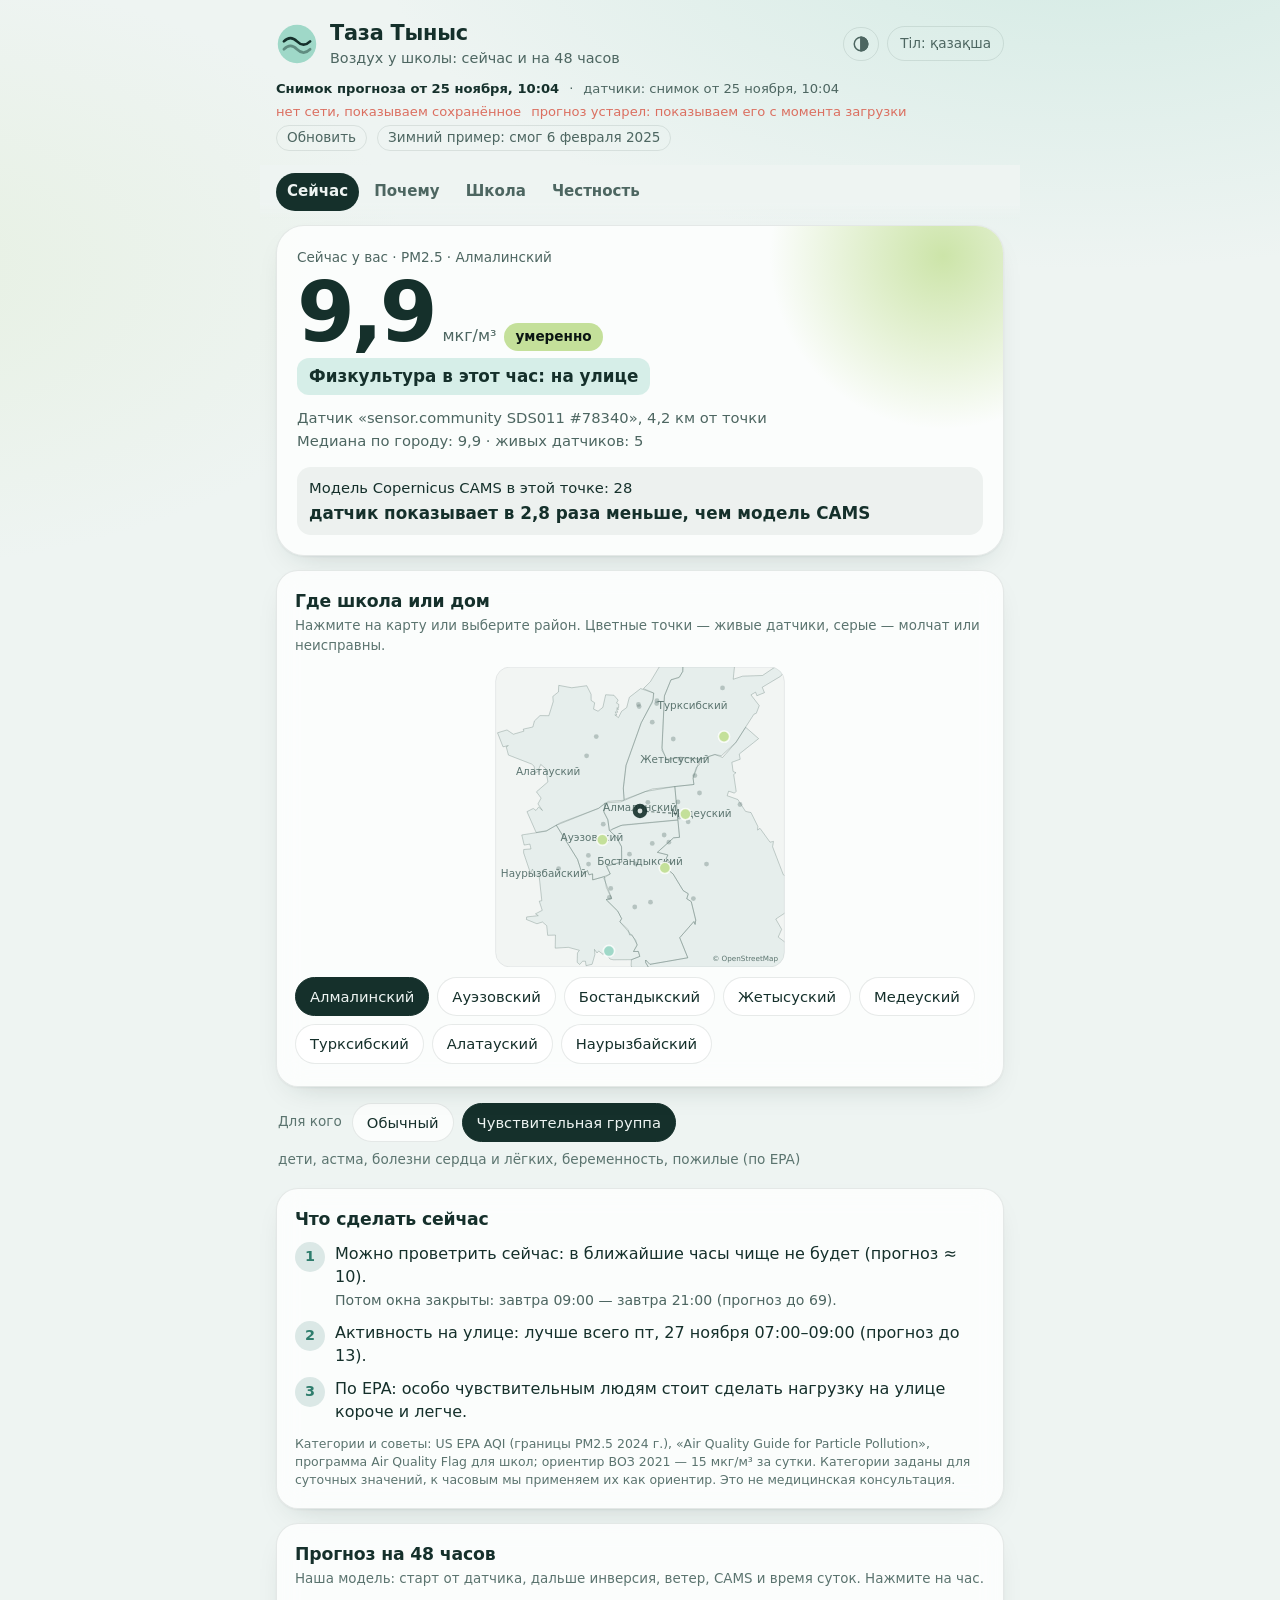
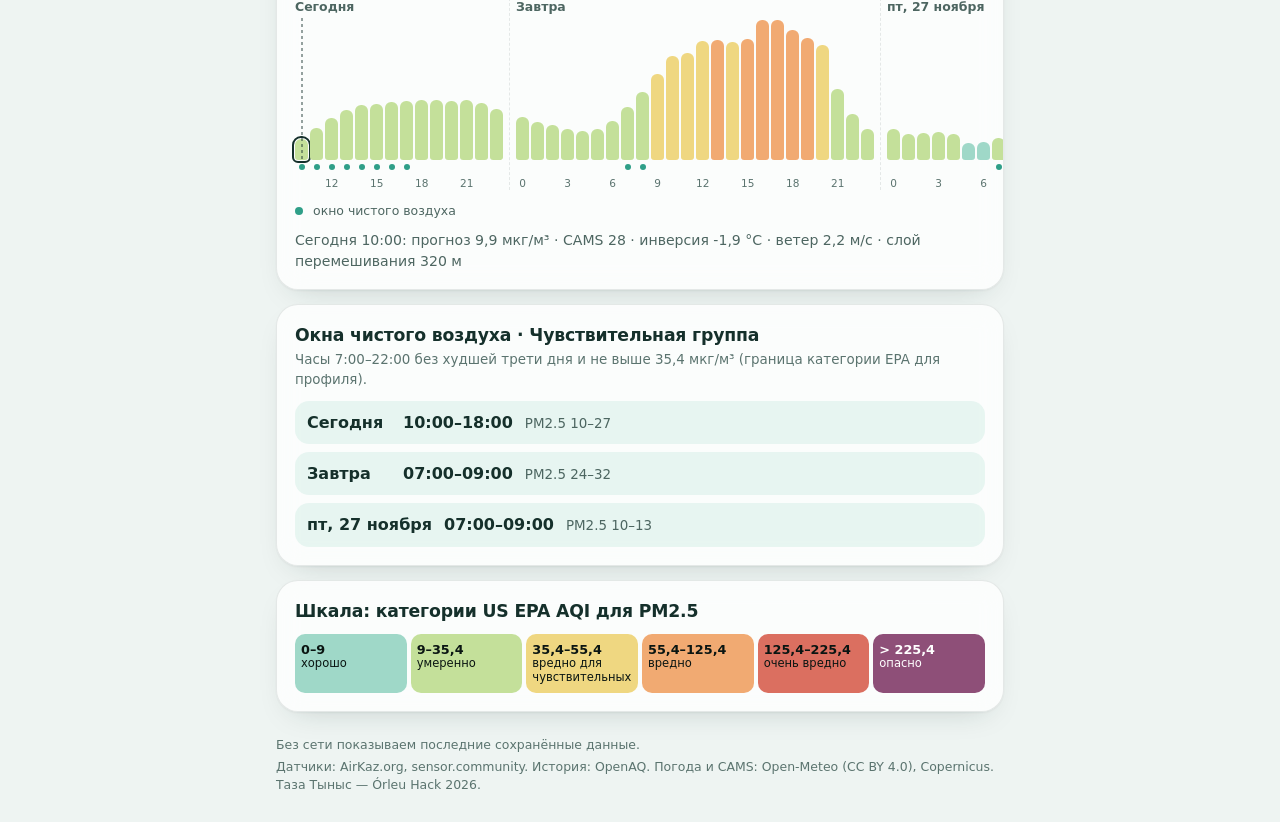
==== commit c6676e80: "feat(ui): dark theme with auto/light/dark switch, AA contrast, light print Co-Authored-By: Claude So" ====
--- a/index.html
+++ b/index.html
@@ -10,6 +10,10 @@
   <link rel="manifest" href="manifest.webmanifest">
   <link rel="icon" href="icons/icon.svg" type="image/svg+xml">
   <link rel="apple-touch-icon" href="icons/icon-192.png">
+  <script>
+    /* Set the chosen theme before first paint (no flash). No value = follow the device. */
+    try { var th = JSON.parse(localStorage.getItem('taza.theme')); if (th === 'light' || th === 'dark') document.documentElement.dataset.theme = th; } catch (e) {}
+  </script>
   <link rel="stylesheet" href="styles.css">
 </head>
 <body>
@@ -21,7 +25,16 @@
         <p class="sub" data-i18n="app_sub"></p>
       </div>
     </div>
-    <button id="lang" class="ghost" type="button"></button>
+    <div class="top-actions">
+      <button id="theme" class="ghost theme-btn" type="button" data-mode="auto">
+        <svg viewBox="0 0 24 24" aria-hidden="true">
+          <g class="ic ic-auto"><circle cx="12" cy="12" r="9"/><path d="M12 3v18" /><path d="M12 3a9 9 0 0 1 0 18z" fill="currentColor"/></g>
+          <g class="ic ic-light"><circle cx="12" cy="12" r="4"/><path d="M12 2v2M12 20v2M4.9 4.9l1.4 1.4M17.7 17.7l1.4 1.4M2 12h2M20 12h2M4.9 19.1l1.4-1.4M17.7 6.3l1.4-1.4"/></g>
+          <g class="ic ic-dark"><path d="M20 14.5A8 8 0 0 1 9.5 4a8 8 0 1 0 10.5 10.5z"/></g>
+        </svg>
+      </button>
+      <button id="lang" class="ghost" type="button"></button>
+    </div>
   </header>
 
   <div id="status" class="status" role="status" aria-live="polite"></div>
--- a/styles.css
+++ b/styles.css
@@ -4,7 +4,7 @@
   --card: rgba(255, 255, 255, 0.78);
   --ink: #15302b;
   --ink2: #4d6661;
-  --ink3: #7f9692;
+  --ink3: #5b746f;
   --line: rgba(21, 48, 43, 0.1);
   --accent: #2f7d6d;
   --lvl0: #9fd8c8;
@@ -13,34 +13,75 @@
   --lvl3: #f1aa72;
   --lvl4: #db6f60;
   --lvl5: #8e4f78;
+  --on0: #0a1512;
+  --on1: #0a1512;
+  --on2: #0a1512;
+  --on3: #0a1512;
+  --on4: #0a1512;
+  --on5: #ffffff;
   --trap: #2b3b4a;
   --win: #2f9f88;
+  --shadow: 0 1px 2px rgba(21, 48, 43, 0.05), 0 12px 32px -18px rgba(21, 48, 43, 0.25);
   --radius: 22px;
-  --shadow: 0 1px 2px rgba(21, 48, 43, 0.05), 0 12px 32px -18px rgba(21, 48, 43, 0.25);
   --font: ui-rounded, "SF Pro Rounded", "Segoe UI Variable Display", "Segoe UI", system-ui, -apple-system, Roboto, "Helvetica Neue", Arial, sans-serif;
-  color-scheme: light dark;
-}
-
+  color-scheme: light;
+}
+
+/* Dark theme: follows the device unless the user picked a theme (html[data-theme]).
+   The same values live in the media block and in the explicit [data-theme="dark"] block. */
 @media (prefers-color-scheme: dark) {
-  :root {
+  :root:not([data-theme="light"]) {
     --bg: #0f1a18;
     --bg2: #13211e;
     --card: rgba(26, 42, 38, 0.82);
     --ink: #e3efec;
-    --ink2: #a9bfba;
-    --ink3: #7c938e;
-    --line: rgba(227, 239, 236, 0.1);
+    --ink2: #c0d3ce;
+    --ink3: #93aaa5;
+    --line: rgba(227, 239, 236, 0.12);
     --accent: #7cc9b6;
-    --lvl0: #5fae99;
-    --lvl1: #93b765;
-    --lvl2: #c9ae55;
-    --lvl3: #d08550;
-    --lvl4: #c05a4c;
-    --lvl5: #a2648e;
+    --lvl0: #5fb89f;
+    --lvl1: #9cc263;
+    --lvl2: #d4b84a;
+    --lvl3: #e0954f;
+    --lvl4: #e5675a;
+    --lvl5: #b98ae0;
+    --on0: #0a1512;
+    --on1: #0a1512;
+    --on2: #0a1512;
+    --on3: #0a1512;
+    --on4: #0a1512;
+    --on5: #0a1512;
     --trap: #d9e4ec;
     --win: #6fd3bb;
     --shadow: 0 12px 32px -18px rgba(0, 0, 0, 0.6);
+    color-scheme: dark;
   }
+}
+:root[data-theme="dark"] {
+  --bg: #0f1a18;
+  --bg2: #13211e;
+  --card: rgba(26, 42, 38, 0.82);
+  --ink: #e3efec;
+  --ink2: #c0d3ce;
+  --ink3: #93aaa5;
+  --line: rgba(227, 239, 236, 0.12);
+  --accent: #7cc9b6;
+  --lvl0: #5fb89f;
+  --lvl1: #9cc263;
+  --lvl2: #d4b84a;
+  --lvl3: #e0954f;
+  --lvl4: #e5675a;
+  --lvl5: #b98ae0;
+  --on0: #0a1512;
+  --on1: #0a1512;
+  --on2: #0a1512;
+  --on3: #0a1512;
+  --on4: #0a1512;
+  --on5: #0a1512;
+  --trap: #d9e4ec;
+  --win: #6fd3bb;
+  --shadow: 0 12px 32px -18px rgba(0, 0, 0, 0.6);
+  color-scheme: dark;
 }
 
 * { box-sizing: border-box; }
@@ -125,7 +166,7 @@
 .hero .big { display: flex; align-items: baseline; gap: 8px; flex-wrap: wrap; }
 .hero .value { font-size: clamp(3.6rem, 16vw, 5.2rem); font-weight: 700; line-height: 0.95; letter-spacing: -0.04em; font-variant-numeric: tabular-nums; }
 .hero .unit { color: var(--ink2); }
-.pill { display: inline-flex; align-items: center; gap: 6px; padding: 4px 11px; border-radius: 999px; font-size: 0.85rem; font-weight: 600; background: var(--hero); color: #15302b; }
+.pill { display: inline-flex; align-items: center; gap: 6px; padding: 4px 11px; border-radius: 999px; font-size: 0.85rem; font-weight: 600; background: var(--hero); color: var(--hero-on, var(--on0)); }
 .hero .facts { display: grid; gap: 2px; color: var(--ink2); font-size: 0.92rem; margin-top: 6px; }
 .loading { color: var(--ink3); }
 
@@ -188,12 +229,12 @@
 
 /* Legend */
 .lg { display: grid; grid-template-columns: repeat(6, 1fr); gap: 4px; margin-top: 10px; }
-.lg div { border-radius: 10px; padding: 8px 6px; font-size: 0.72rem; line-height: 1.2; color: #15302b; }
+.lg div { border-radius: 10px; padding: 8px 6px; font-size: 0.72rem; line-height: 1.2; }
 .lg b { display: block; font-size: 0.8rem; }
 
 /* Why */
 .gauge { display: grid; gap: 10px; }
-.gauge .pct { font-size: 3rem; font-weight: 700; letter-spacing: -0.03em; line-height: 1; }
+.gauge .pct { color: var(--ink); border-left: 8px solid var(--c); padding-left: 12px; font-size: 3rem; font-weight: 700; letter-spacing: -0.03em; line-height: 1; }
 .track { position: relative; height: 12px; border-radius: 999px; background: linear-gradient(90deg, var(--lvl0), var(--lvl2), var(--lvl4)); }
 .track .dot { position: absolute; top: 50%; width: 22px; height: 22px; border-radius: 50%; background: var(--card); border: 3px solid var(--ink); transform: translate(-50%, -50%); }
 .track .thr { position: absolute; top: -6px; bottom: -6px; width: 2px; background: var(--ink); opacity: 0.4; }
@@ -308,7 +349,7 @@
 .hero .big { display: flex; align-items: baseline; gap: 8px; flex-wrap: wrap; }
 .hero .value { font-size: clamp(3.6rem, 16vw, 5.2rem); font-weight: 700; line-height: 0.95; letter-spacing: -0.04em; font-variant-numeric: tabular-nums; }
 .hero .unit { color: var(--ink2); }
-.pill { display: inline-flex; align-items: center; gap: 6px; padding: 4px 11px; border-radius: 999px; font-size: 0.85rem; font-weight: 600; background: var(--hero); color: #15302b; }
+.pill { display: inline-flex; align-items: center; gap: 6px; padding: 4px 11px; border-radius: 999px; font-size: 0.85rem; font-weight: 600; background: var(--hero); color: var(--hero-on, var(--on0)); }
 .hero .facts { display: grid; gap: 2px; color: var(--ink2); font-size: 0.92rem; margin-top: 6px; }
 .loading { color: var(--ink3); }
 
@@ -371,12 +412,12 @@
 
 /* Legend */
 .lg { display: grid; grid-template-columns: repeat(6, 1fr); gap: 4px; margin-top: 10px; }
-.lg div { border-radius: 10px; padding: 8px 6px; font-size: 0.72rem; line-height: 1.2; color: #15302b; }
+.lg div { border-radius: 10px; padding: 8px 6px; font-size: 0.72rem; line-height: 1.2; }
 .lg b { display: block; font-size: 0.8rem; }
 
 /* Why */
 .gauge { display: grid; gap: 10px; }
-.gauge .pct { font-size: 3rem; font-weight: 700; letter-spacing: -0.03em; line-height: 1; }
+.gauge .pct { color: var(--ink); border-left: 8px solid var(--c); padding-left: 12px; font-size: 3rem; font-weight: 700; letter-spacing: -0.03em; line-height: 1; }
 .track { position: relative; height: 12px; border-radius: 999px; background: linear-gradient(90deg, var(--lvl0), var(--lvl2), var(--lvl4)); }
 .track .dot { position: absolute; top: 50%; width: 22px; height: 22px; border-radius: 50%; background: var(--card); border: 3px solid var(--ink); transform: translate(-50%, -50%); }
 .track .thr { position: absolute; top: -6px; bottom: -6px; width: 2px; background: var(--ink); opacity: 0.4; }
@@ -481,3 +522,51 @@
 .demo-eval { margin-top: 8px; font-size: 0.88rem; color: var(--ink2); border-left: 3px solid var(--lvl3); padding-left: 10px; }
 .value.small-v { font-size: 1.6rem; letter-spacing: 0; }
 @media (max-width: 380px) { .tabs { gap: 0; } .tabs button { padding: 8px 9px; font-size: 0.88rem; } }
+
+.tbl tr.hl td { background: color-mix(in srgb, var(--lvl0) 25%, transparent); }
+.district { fill: color-mix(in srgb, var(--accent) 6%, transparent); stroke: var(--ink3); stroke-width: 0.8; stroke-opacity: 0.5; }
+.osm { font-size: 9px; fill: var(--ink3); text-anchor: end; }
+.profiles { flex-wrap: wrap; overflow-x: visible; }
+.profiles .chip { max-width: 100%; white-space: normal; text-align: left; }
+
+/* Theme switch */
+.top-actions { display: flex; gap: 8px; align-items: center; }
+.theme-btn { display: inline-grid; place-items: center; width: 36px; height: 34px; padding: 0; }
+.theme-btn svg { width: 18px; height: 18px; fill: none; stroke: currentColor; stroke-width: 2; stroke-linecap: round; stroke-linejoin: round; }
+.theme-btn .ic { display: none; }
+.theme-btn[data-mode="auto"] .ic-auto, .theme-btn[data-mode="light"] .ic-light, .theme-btn[data-mode="dark"] .ic-dark { display: block; }
+.ghost:focus-visible, .chip:focus-visible, .tabs button:focus-visible { outline: 2px solid var(--accent); outline-offset: 2px; }
+
+/* Print is always light, whatever the device or the chosen theme */
+@media print {
+  :root, :root:not([data-theme="light"]), :root[data-theme="dark"] {
+    --bg: #eef4f2;
+    --bg2: #f7faf9;
+    --card: rgba(255, 255, 255, 0.78);
+    --ink: #15302b;
+    --ink2: #4d6661;
+    --ink3: #5b746f;
+    --line: rgba(21, 48, 43, 0.1);
+    --accent: #2f7d6d;
+    --lvl0: #9fd8c8;
+    --lvl1: #c4e09a;
+    --lvl2: #efd781;
+    --lvl3: #f1aa72;
+    --lvl4: #db6f60;
+    --lvl5: #8e4f78;
+    --on0: #0a1512;
+    --on1: #0a1512;
+    --on2: #0a1512;
+    --on3: #0a1512;
+    --on4: #0a1512;
+    --on5: #ffffff;
+    --trap: #2b3b4a;
+    --win: #2f9f88;
+    --shadow: 0 1px 2px rgba(21, 48, 43, 0.05), 0 12px 32px -18px rgba(21, 48, 43, 0.25);
+    color-scheme: light;
+  }
+  body { background: #fff; }
+  .theme-btn, #lang { display: none; }
+  .card, .hero { backdrop-filter: none; -webkit-backdrop-filter: none; }
+  * { -webkit-print-color-adjust: exact; print-color-adjust: exact; }
+}
